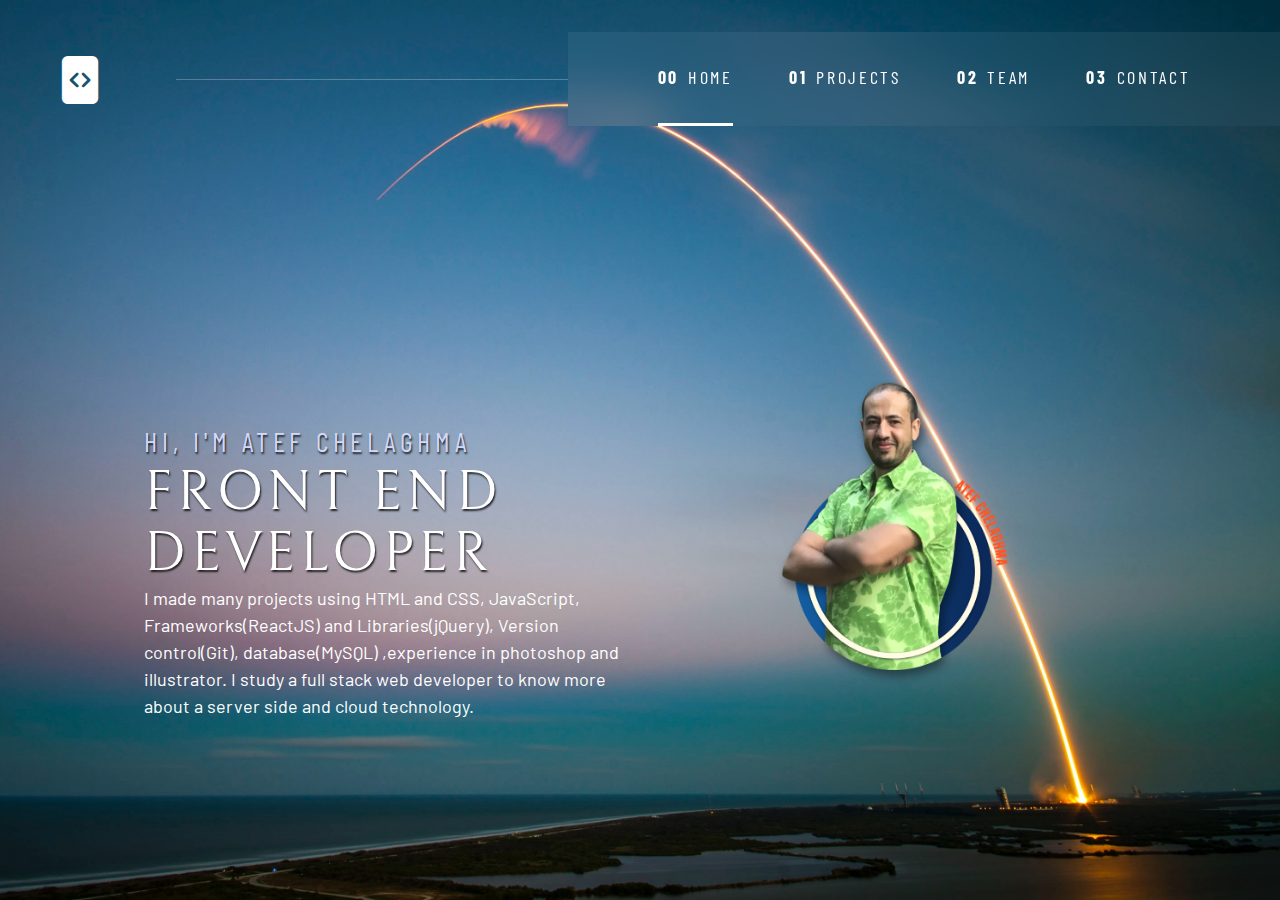
==== index.html @ 706215d1 "new portfolio" ====
<!DOCTYPE html>
<html lang="en">

<head>
    <meta charset="UTF-8">
    <meta name="viewport" content="width=device-width, initial-scale=1.0">

    <link rel="icon" type="image/png" sizes="32x32" href="./assets/favicon-32x32.png">
    <!-- Google fonts -->
    <link rel="preconnect" href="https://fonts.googleapis.com">
    <link rel="preconnect" href="https://fonts.gstatic.com" crossorigin>
    <link rel="stylesheet" href="https://cdn.jsdelivr.net/npm/bootstrap-icons@1.7.2/font/bootstrap-icons.css">
    <link
        href="https://fonts.googleapis.com/css2?family=Barlow+Condensed:wght@400;700&family=Bellefair&family=Barlow:wght@400;700&display=swap"
        rel="stylesheet">

    <!-- Our custom CSS -->
    <link rel="stylesheet" href="index.css">
    <title>Software Develper</title>
    <script src="index.js" defer></script>
</head>

<body class="home">
    <a class="skip-to-content" href="#main">Skip to content</a>
    <header class="primary-header flex">
        <div>
           <i class="bi bi-file-code-fill logo"></i>  
        </div>
        <button class="mobile-nav-toggle" aria-controls="primary-navigation"><span class="sr-only"
                aria-expanded="false">Menu</span></button>
        <nav>
            <ul id="primary-navigation" data-visible="false" class="primary-navigation underline-indicators flex">
                <li class="active"><a class="ff-sans-cond uppercase text-white letter-spacing-2" href="index.html"><span
                            aria-hidden="true">00</span>Home</a>
                <li><a class="ff-sans-cond uppercase text-white letter-spacing-2" href="destination.html"><span
                            aria-hidden="true">01</span>Projects</a>
                <li><a class="ff-sans-cond uppercase text-white letter-spacing-2" href="crew.html"><span
                            aria-hidden="true">02</span>Team</a>
                <li><a class="ff-sans-cond uppercase text-white letter-spacing-2" href="contact.html"><span
                            aria-hidden="true">03</span>Contact</a>
            </ul>
        </nav>
    </header>

    <main id="main" class="grid-container grid-container--home">
        <div>
            <h1 class="text-accent fs-500 ff-sans-cond uppercase letter-spacing-1 shadow">Hi, I'm Atef Chelaghma
                <span class="d-block fs-700 ff-serif text-white">Front End developer</span>
            </h1>

            <p>I made many projects using HTML and CSS, JavaScript, Frameworks(ReactJS) and Libraries(jQuery), Version control(Git),
            database(MySQL) ,experience in photoshop and illustrator. I study a full stack web developer to know more about a
            server side and cloud technology.</p>
        </div>
        <div>
            <a href="#" class="large-button uppercase ff-serif text-dark"><img style="width: 100%; height: 20rem;" src="logo.png" alt="profile-image"/></a>
        </div>
    </main>


</body>

</html>
---- index.css ----
/* ------------------- */
/* Custom properties   */
/* ------------------- */

:root {
  /* colors */
  --clr-dark: 230 35% 7%;
  --clr-light: 231 77% 90%;
  --clr-white: 0 0% 100%;

  /* font-sizes */
  --fs-900: clamp(5rem, 8vw + 1rem, 9.375rem);
  --fs-800: 3.5rem;
  --fs-700: 1.5rem;
  --fs-600: 1rem;
  --fs-500: 1rem;
  --fs-400: 0.9375rem;
  --fs-300: 1rem;
  --fs-200: 0.875rem;

  /* font-families */
  --ff-serif: "Bellefair", serif;
  --ff-sans-cond: "Barlow Condensed", sans-serif;
  --ff-sans-normal: "Barlow", sans-serif;
}

@media (min-width: 35em) {
  :root {
    --fs-800: 5rem;
    --fs-700: 2.5rem;
    --fs-600: 1.5rem;
    --fs-500: 1.25rem;
    --fs-400: 1rem;
  }
}

@media (min-width: 45em) {
  :root {
    /* font-sizes */
    --fs-800: 6.25rem;
    --fs-700: 3.5rem;
    --fs-600: 2rem;
    --fs-500: 1.75rem;
    --fs-400: 1.125rem;
  }
}

/* ------------------- */
/* Reset               */
/* ------------------- */

/* https://piccalil.li/blog/a-modern-css-reset/ */

/* Box sizing */
*,
*::before,
*::after {
  box-sizing: border-box;
}

/* Reset margins */
body,
h1,
h2,
h3,
h4,
h5,
p,
figure,
picture {
  margin: 0;
}

h1,
h2,
h3,
h4,
h5,
h6,
p {
  font-weight: 400;
}

/* set up the body */
body {
  font-family: var(--ff-sans-normal);
  font-size: var(--fs-400);
  color: hsl(var(--clr-white));
  background-color: hsl(var(--clr-dark));
  line-height: 1.5;
  min-height: 100vh;

  display: grid;
  grid-template-rows: min-content 1fr;

  overflow-x: hidden;
}

/* make images easier to work with */
img,
picutre {
  max-width: 100%;
  display: block;
}

/* make form elements easier to work with */
input,
button,
textarea,
select {
  font: inherit;
}

/* remove animations for people who've turned them off */
@media (prefers-reduced-motion: reduce) {
  *,
  *::before,
  *::after {
    animation-duration: 0.01ms !important;
    animation-iteration-count: 1 !important;
    transition-duration: 0.01ms !important;
    scroll-behavior: auto !important;
  }
}

/* ------------------- */
/* Utility classes     */
/* ------------------- */

/* general */

.flex {
  display: flex;
  gap: var(--gap, 1rem);
}

.grid {
  display: grid;
  gap: var(--gap, 1rem);
}

.d-block {
  display: block;
}

.flow > *:where(:not(:first-child)) {
  margin-top: var(--flow-space, 1rem);
}

.flow--space-small {
  --flow-space: 0.75rem;
}

.container {
  padding-inline: 2em;
  margin-inline: auto;
  max-width: 80rem;
}

.sr-only {
  position: absolute;
  width: 1px;
  height: 1px;
  padding: 0;
  margin: -1px;
  overflow: hidden;
  clip: rect(0, 0, 0, 0);
  white-space: nowrap; /* added line */
  border: 0;
}

.skip-to-content {
  position: absolute;
  z-index: 9999;
  background: hsl(var(--clr-white));
  color: hsl(var(--clr-dark));
  padding: 0.5em 1em;
  margin-inline: auto;
  transform: translateY(-100%);
  transition: transform 250ms ease-in;
}

.skip-to-content:focus {
  transform: translateY(0);
}

/* colors */

.bg-dark {
  background-color: hsl(var(--clr-dark));
}
.bg-accent {
  background-color: hsl(var(--clr-light));
}
.bg-white {
  background-color: hsl(var(--clr-white));
}

.text-dark {
  color: hsl(var(--clr-dark));
}
.text-accent {
  color: hsl(var(--clr-light));
}
.text-white {
  color: hsl(var(--clr-white));
}

/* typography */

.ff-serif {
  font-family: var(--ff-serif);
}
.ff-sans-cond {
  font-family: var(--ff-sans-cond);
}
.ff-sans-normal {
  font-family: var(--ff-sans-normal);
}

.letter-spacing-1 {
  letter-spacing: 4.75px;
}
.letter-spacing-2 {
  letter-spacing: 2.7px;
}
.letter-spacing-3 {
  letter-spacing: 2.35px;
}

.uppercase {
  text-transform: uppercase;
}

.fs-900 {
  font-size: var(--fs-900);
}
.fs-800 {
  font-size: var(--fs-800);
}
.fs-700 {
  font-size: var(--fs-700);
}
.fs-600 {
  font-size: var(--fs-600);
}
.fs-500 {
  font-size: var(--fs-500);
}
.fs-400 {
  font-size: var(--fs-400);
}
.fs-300 {
  font-size: var(--fs-300);
}
.fs-200 {
  font-size: var(--fs-200);
}

.fs-900,
.fs-800,
.fs-700,
.fs-600 {
  line-height: 1.1;
}

.numbered-title {
  font-family: var(--ff-sans-cond);
  font-size: var(--fs-500);
  text-transform: uppercase;
  letter-spacing: 4.72px;
}

.numbered-title span {
  margin-right: 0.5em;
  font-weight: 700;
  color: hsl(var(--clr-white) / 0.25);
}

/* ------------------- */
/* Compontents         */
/* ------------------- */

.large-button {
  font-size: 2rem;
  position: relative;
  z-index: 1;
  display: inline-grid;
  place-items: center;
  padding: 0 2em;
  border-radius: 50%;
  aspect-ratio: 1;
  text-decoration: none;
}

.large-button::after {
  content: "";
  position: absolute;
  z-index: -1;
  width: 100%;
  height: 100%;
  background: hsl(var(--clr-white) / 0.1);
  border-radius: 50%;
  opacity: 0;
  transition: opacity 500ms linear, transform 750ms ease-in-out;
}

.large-button:hover::after,
.large-button:focus::after {
  opacity: 1;
  transform: scale(1.2);
}

/* primary-header */

.logo {
  margin: 1.5rem clamp(1.5rem, 5vw, 3.5rem);
  font-size: 3rem;
}

.primary-header {
  justify-content: space-between;
  align-items: center;
}

.primary-navigation {
  --gap: clamp(1.5rem, 5vw, 3.5rem);
  --underline-gap: 2rem;
  list-style: none;
  padding: 0;
  margin: 0;
  background: hsl(var(--clr-white) / 0.05);
  backdrop-filter: blur(1.5rem);
}

.primary-navigation a {
  text-decoration: none;
}

.primary-navigation a > span {
  font-weight: 700;
  margin-right: 0.5em;
}

.mobile-nav-toggle {
  display: none;
}

@media (max-width: 35rem) {
  .primary-navigation {
    --underline-gap: 0.5rem;
    position: fixed;
    z-index: 1000;
    inset: 0 0 0 30%;
    list-style: none;
    padding: min(20rem, 15vh) 2rem;
    margin: 0;
    flex-direction: column;
    transform: translateX(100%);
    transition: transform 500ms ease-in-out;
  }

  .primary-navigation[data-visible="true"] {
    transform: translateX(0);
  }

  .primary-navigation.underline-indicators > .active {
    border: 0;
  }

  .mobile-nav-toggle {
    display: block;
    position: absolute;
    z-index: 2000;
    right: 1rem;
    top: 2rem;
    background: transparent;
    background-image: url(./icon-hamburger.svg);
    background-repeat: no-repeat;
    background-position: center;
    width: 1.5rem;
    aspect-ratio: 1;
    border: 0;
  }

  .mobile-nav-toggle[aria-expanded="true"] {
    background-image: url(./icon-close.svg);
  }

  .mobile-nav-toggle:focus-visible {
    outline: 5px solid white;
    outline-offset: 5px;
  }
}

@media (min-width: 35em) {
  .primary-navigation {
    padding-inline: clamp(3rem, 7vw, 7rem);
  }
}

@media (min-width: 35em) and (max-width: 44.999em) {
  .primary-navigation a > span {
    display: none;
  }
}

@media (min-width: 45em) {
  .primary-header::after {
    content: "";
    display: block;
    position: relative;
    height: 1px;
    width: 100%;
    margin-right: -2.5rem;
    background: hsl(var(--clr-white) / 0.25);
    order: 1;
  }

  nav {
    order: 2;
  }

  .primary-navigation {
    margin-block: 2rem;
  }
}

.underline-indicators > * {
  cursor: pointer;
  padding: var(--underline-gap, 0.5rem) 0;
  border: 0;
  border-bottom: 0.2rem solid hsl(var(--clr-white) / 0);
  background-color: transparent;
}

.underline-indicators > *:hover,
.underline-indicators > *:focus {
  border-color: hsl(var(--clr-white) / 0.5);
}

.underline-indicators > .active,
.underline-indicators > [aria-selected="true"] {
  color: hsl(var(--clr-white) / 1);
  border-color: hsl(var(--clr-white) / 1);
}

.tab-list {
  --gap: 2rem;
}

.dot-indicators > * {
  cursor: pointer;
  border: 0;
  border-radius: 50%;
  padding: 0.5em;
  background-color: hsl(var(--clr-white) / 0.25);
}

.dot-indicators > *:hover,
.dot-indicators > *:focus {
  background-color: hsl(var(--clr-white) / 0.5);
}

.dot-indicators > [aria-selected="true"] {
  background-color: hsl(var(--clr-white) / 1);
}

/* ----------------------------- */
/* Page specific background      */
/* ----------------------------- */
body {
  background-size: cover;
  background-position: bottom center;
}
/* home */
.home {
  background-image: url(./space.jpg);
}

@media (min-width: 35rem) {
  .home {
    background-position: center center;
    background-image: url(./space.jpg);
  }
}

@media (min-width: 45rem) {
  .home {
    background-image: url(./space.jpg);
  }
}

/* destination */
.destination {
  background-image: url(./space.jpg);
}

@media (min-width: 35rem) {
  .destination {
    background-position: center center;
    background-image: url(./space.jpg);
  }
}

@media (min-width: 45rem) {
  .destination {
    background-image: url(./space.jpg);
  }
}

/* crew */
.crew {
  background-image: url(./space.jpg);
}

@media (min-width: 35rem) {
  .crew {
    background-position: center center;
    background-image: url(./space.jpg);
  }
}

@media (min-width: 45rem) {
  .crew {
    background-image: url(./space.jpg);
  }
}

/* ----------------------------- */
/* Layout                        */
/* ----------------------------- */

.grid-container {
  text-align: center;
  display: grid;
  place-items: center;
  padding-inline: 1rem;
  padding-bottom: 4rem;
}

.grid-container p:not([class]) {
  max-width: 50ch;
}

.numbered-title {
  grid-area: title;
}

/* destination layout */

.grid-container--destination {
  --flow-space: 2rem;
  grid-template-areas:
    "title"
    "image"
    "tabs"
    "content";
}

.grid-container--destination > picture {
  grid-area: image;
  max-width: 60%;
  align-self: start;
}

.grid-container--destination > .tab-list {
  grid-area: tabs;
}

.grid-container--destination > .destination-info {
  grid-area: content;
}

.destination-meta {
  flex-direction: column;
  border-top: 1px solid hsl(var(--clr-white) / 0.1);
  padding-top: 2.5rem;
  margin-top: 2.5rem;
}

.destination-meta p {
  font-size: 1.75rem;
}

/* crew layout */

.grid-container--crew {
  --flow-space: 2rem;
  grid-template-areas:
    "title"
    "image"
    "tabs"
    "content";
}

.grid-container--crew > picture {
  grid-area: image;
  max-width: 60%;
  border-bottom: 1px solid hsl(var(--clr-white) / 0.1);
}

.grid-container--crew > .dot-indicators {
  grid-area: tabs;
}

.grid-container--crew > .crew-details {
  grid-area: content;
}

.crew-details h2 {
  color: hsl(var(--clr-white) / 0.5);
}

@media (min-width: 35em) {
  .numbered-title {
    justify-self: start;
    margin-top: 2rem;
  }

  .destination-meta {
    flex-direction: row;
    justify-content: space-evenly;
  }

  .grid-container--crew {
    padding-bottom: 0;
    grid-template-areas:
      "title"
      "content"
      "tabs"
      "image";
  }
}

@media (min-width: 45em) {
  .grid-container {
    text-align: left;
    column-gap: var(--container-gap, 2rem);
    grid-template-columns: minmax(1rem, 1fr) repeat(2, minmax(0, 30rem)) minmax(
        1rem,
        1fr
      );
  }

  .grid-container--home {
    padding-bottom: max(6rem, 20vh);
    align-items: end;
  }

  .grid-container--home > *:first-child {
    grid-column: 2;
  }

  .grid-container--home > *:last-child {
    grid-column: 3;
  }

  .grid-container--destination {
    justify-items: start;
    align-content: start;
    grid-template-areas:
      ". title title ."
      ". image tabs ."
      ". image content .";
  }

  .grid-container--destination > picture {
    max-width: 90%;
  }

  .destination-meta {
    --gap: min(6vw, 6rem);
    justify-content: start;
  }

  .grid-container--crew {
    grid-template-columns: minmax(1rem, 1fr) minmax(0, 37rem) minmax(0, 23rem) minmax(
        1rem,
        1fr
      );
    justify-items: start;
    grid-template-areas:
      ". title title ."
      ". content image ."
      ". tabs image .";
  }

  .grid-container--crew > picture {
    grid-column: span 2;
    align-self: end;
    max-width: 90%;
  }
}
.shadow {
  text-shadow: 1px 2px 2px rgba(0, 0, 0, 0.8);
}
.btn {
  text-decoration: none;
  color: white;
}
.btn p {
  position: relative;
  background-color: rgba(255, 255, 255, 0.2);
  padding: 0.5rem;
}
.contact {
  display: flex;
  align-items: center;
  justify-content: center;
}

.contact-container {
  display: flex;
  font-size: 3rem;
  border: 2px solid rgba(255, 255, 255, 0.2);
  border-radius: 10px;
  gap: 5rem;
  padding: 1rem;
}
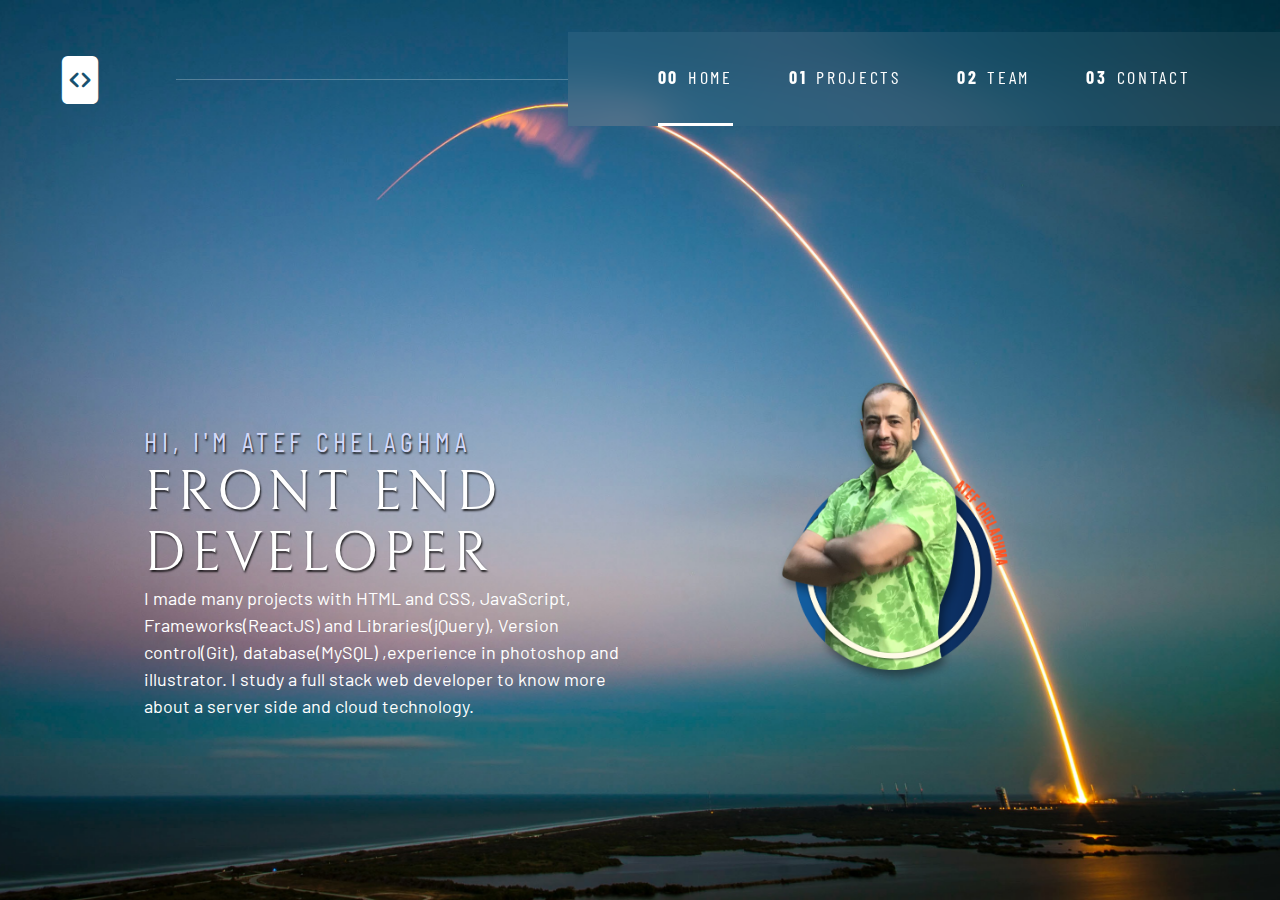
==== commit fe1e5cc0: "edit html" ====
--- a/index.html
+++ b/index.html
@@ -48,7 +48,7 @@
                 <span class="d-block fs-700 ff-serif text-white">Front End developer</span>
             </h1>
 
-            <p>I made many projects using HTML and CSS, JavaScript, Frameworks(ReactJS) and Libraries(jQuery), Version control(Git),
+            <p>I made many projects with HTML and CSS, JavaScript, Frameworks(ReactJS) and Libraries(jQuery), Version control(Git),
             database(MySQL) ,experience in photoshop and illustrator. I study a full stack web developer to know more about a
             server side and cloud technology.</p>
         </div>
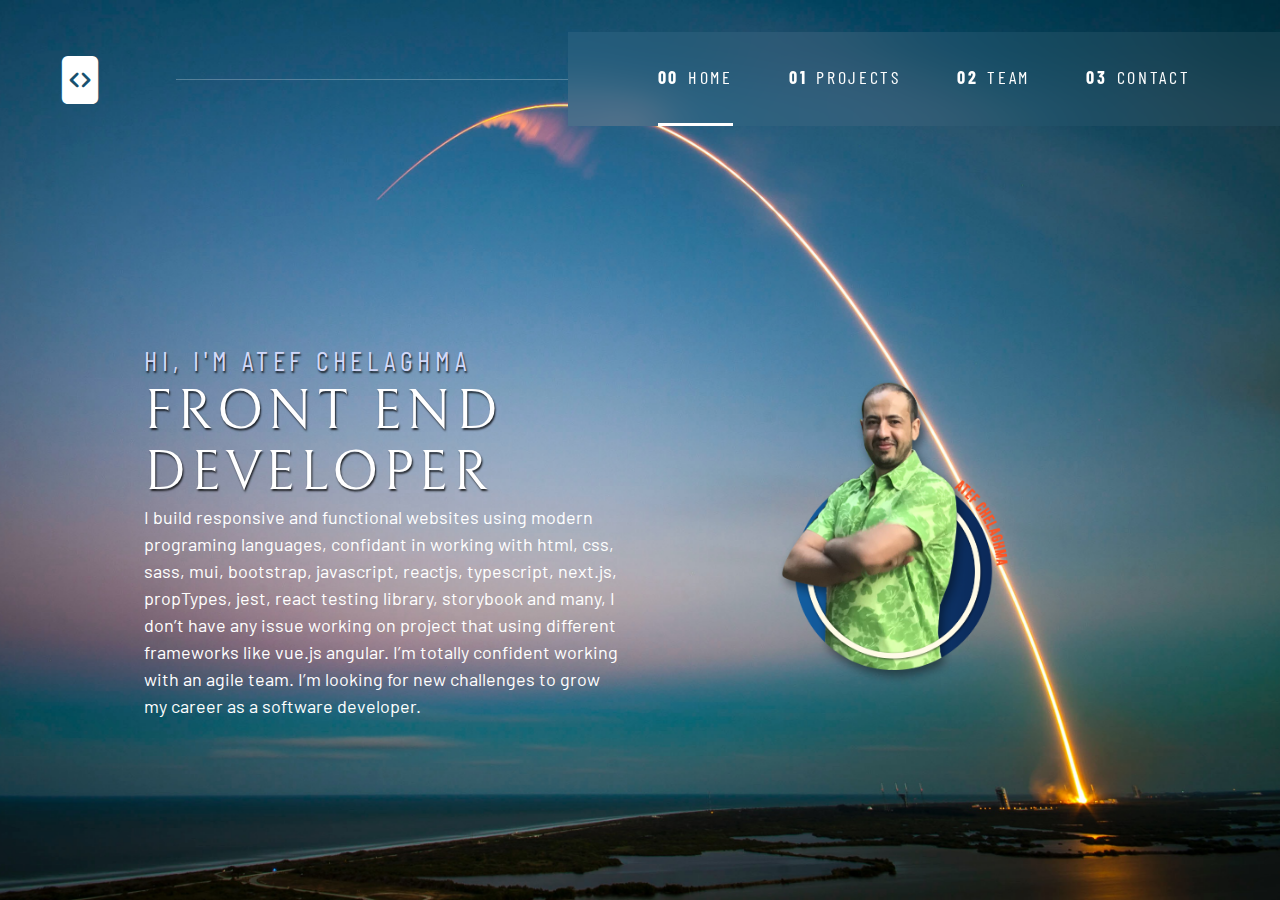
==== commit 00a8c2c7: "Update index.html" ====
--- a/index.html
+++ b/index.html
@@ -48,9 +48,11 @@
                 <span class="d-block fs-700 ff-serif text-white">Front End developer</span>
             </h1>
 
-            <p>I made many projects with HTML and CSS, JavaScript, Frameworks(ReactJS) and Libraries(jQuery), Version control(Git),
-            database(MySQL) ,experience in photoshop and illustrator. I study a full stack web developer to know more about a
-            server side and cloud technology.</p>
+            <p>I build responsive and functional websites using modern programing languages,
+confidant in working with html, css, sass, mui, bootstrap, javascript, reactjs, typescript, next.js, 
+propTypes, jest, react testing library, storybook and many, I don’t have any issue working on
+project that using different frameworks like vue.js angular. I’m totally confident working with an
+agile team. I’m looking for new challenges to grow my career as a software developer.</p>
         </div>
         <div>
             <a href="#" class="large-button uppercase ff-serif text-dark"><img style="width: 100%; height: 20rem;" src="logo.png" alt="profile-image"/></a>
@@ -60,4 +62,4 @@
 
 </body>
 
-</html>+</html>
